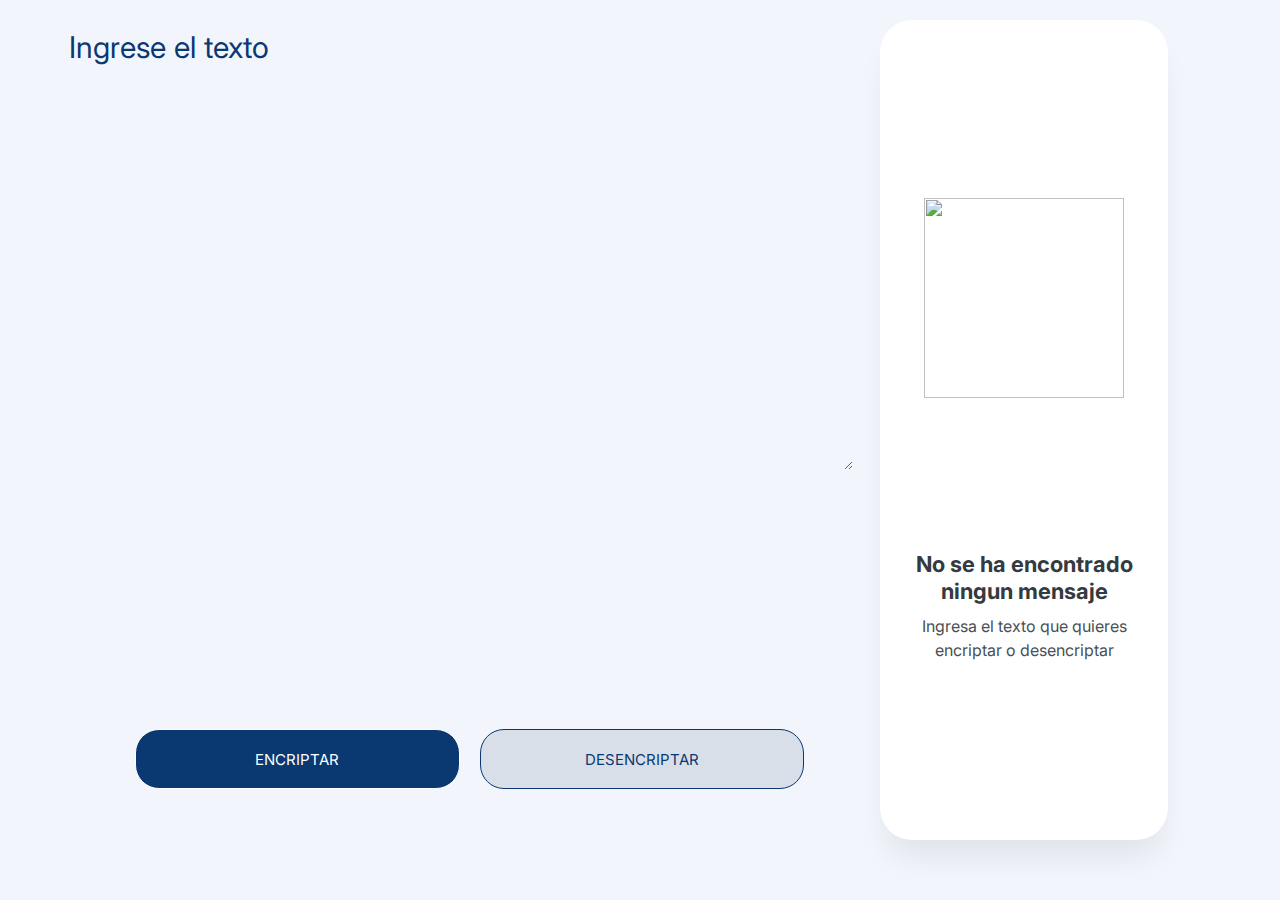
==== index.html @ 06a64094 "Rename Encriptador.html to index.html" ====
<!DOCTYPE html>
<html lang="es">
<head>
    <meta charset="UTF-8">
    <meta http-equiv="X-UA-Compatible" content="IE=edge">
    <meta name="viewport" content="width=device-width, initial-scale=1.0">
    <link rel="stylesheet" href="estilos.css">
    <title>EncriptadordeTexto</title>
</head>
<body>
    <div class="container">
        <div class="caja1">
            <textarea class="texto" id="texto" placeholder="Ingrese el texto" rows="10" cols="40"></textarea>
        </div>
        <div class="caja2">
            <button type="button" class="btn-encriptar" id="btn-encriptar">ENCRIPTAR</button>
            <button type="button" class="btn-desencriptar" id="btn-desencriptar">DESENCRIPTAR</button>
        </div>
        <div class="caja3">
            <p class="texto3" id="texto3"></p>
            <img class="imagen" id="imagen" src="img.jpg" width="200px" height="200px">
            <div class="informacion">
                <p class="texto1" id="texto1">No se ha encontrado ningun mensaje</p>
                <p class="texto2" id="texto2">Ingresa el texto que quieres encriptar o desencriptar</p>
            </div>
            <button type="button" class="btn-copiar" id="btn-copiar">COPIAR</button>
        </div>
    </div>
    <script src="indexx.js"></script>
</body>
</html>
---- estilos.css ----
@import url('https://fonts.googleapis.com/css2?family=Inter&display=swap');
*{
    box-sizing: border-box;
    margin: 0;
    padding: 0;
}
html{
    height: 100%;
}
body{
    background: #f3f5fc;
    min-height: 100%;
}
.container{
    position: relative;
    margin: 0 auto;
    top: 20px;
    display: grid;
    width: 90vw;
    height: 90vh;
    grid-template:
    "texto texto img"40%
    "texto  texto img"40%
    "btn    btn    img"20% /
     35%     35%    25%;
    gap: 5px;
}
.caja1{
    grid-area: texto;
}
.texto{
    background: #f3f5fc;
    border: none;
    outline: none;
    font-family: 'Inter';
    font-style: normal;
    font-weight: 400;
    font-size: 30px;
    line-height: 150%;
    color: #0A3871;
    padding-left: 5px;
}
.texto::placeholder{
    position: absolute;
    top: 5px;
    left: 5px;
    font-family: 'Inter';
    font-style: normal;
    font-weight: 400;
    font-size: 30px;
    line-height: 150%;
    color: #0A3871;
}
.caja2{
    grid-area: btn;
    display: flex;
    justify-content: center;
    align-items: center;
}
.caja2 button{
    width: 40%;
    height: 60px;
    margin:0 10px;
    border-radius: 24px;
    gap:8px;
    font-family: 'Inter';
    font-style: normal;
    font-size:15px;
    animation: all;
    border: 1px solid;
}
.caja2 button:hover ,.btn-copiar:hover{
    transform: scale(1.03);
}
.caja2 button:active, .btn-copiar:active{
    transform: scale(0.9);
}
.btn-encriptar{
    background-color:#0A3871;
    color:#fff;
}

.btn-desencriptar{
    background-color: #D8DFE8;
    color: #0A3871;

}
.caja3{
    grid-area: img;
    display: flex;
    flex-flow: column wrap;
    justify-content: space-evenly;
    align-items: center;
    text-align: center;
    background-color: #ffffff;
    border-radius: 32px;
    box-shadow: 0px 24px 32px -8px rgba(0, 0, 0, 0.08);
    padding: 25px;
    width: auto;
}
.texto3{
    align-self: flex-start;
    font-family: 'Inter';
    font-style: normal;
    font-weight: 700;
    font-size: 15px;
    line-height: 120%;
    color: #0A3871;
    display: none;
    overflow: auto;
    height: 85%;
    width: 100%;
}
.informacion{
    font-style: normal;
    text-align: center;
    font-family: 'Inter';
}
.texto1{
    font-weight: 700;
    font-size: 22px;
    line-height: 120%;
    color: #343A40;
    margin-bottom: 10px;
}
.texto2{
    font-weight: 400;
    font-size: 16px;
    line-height: 150%;
    color: #495057;
}
.btn-copiar{
    font-family: 'Inter';
    font-style: normal;
    font-size:15px;
    width: 75%;
    height: 50px;
    margin:0 10px;
    border-radius: 24px;
    display: none;
    background-color: #fff;
    color:#235ea7;
    border: 1px solid #0A3871;
}
@media  screen and (max-width: 1024px) and (min-width:481px) {
    .container{
        width: 100vw;
        height: 100vh;
        grid-template:
        "texto" 65%
        "btn" 15%
        "img" 20% /
        100%;
    }
    .caja2{
        gap:10px;
    }
    .caja2 button{
        width: 100%;
    }
    .caja3{
        padding: 20px;
        height: max-content;
    }
    .imagen{
        display: none;
    }
}
@media screen and (max-width:480px) and (min-width:320px){
    .container{
        width:100vw;
        height: 100vh;
        grid-template:
        "texto" 55%
        "btn" 15%
        "img" 30% /
        100%;
    }
    .caja2{
        flex-direction: column;
        gap:10px;
    }
    .caja2 button{
        width: 100%;
        height: 100%;
    }
    .caja3{
        padding: 20px;
        height: max-content;
    }
    .imagen{
        display: none;
    }
    .btn-copiar{
        position: relative;
        flex-wrap: wrap;
        height: 50%;
    }
}
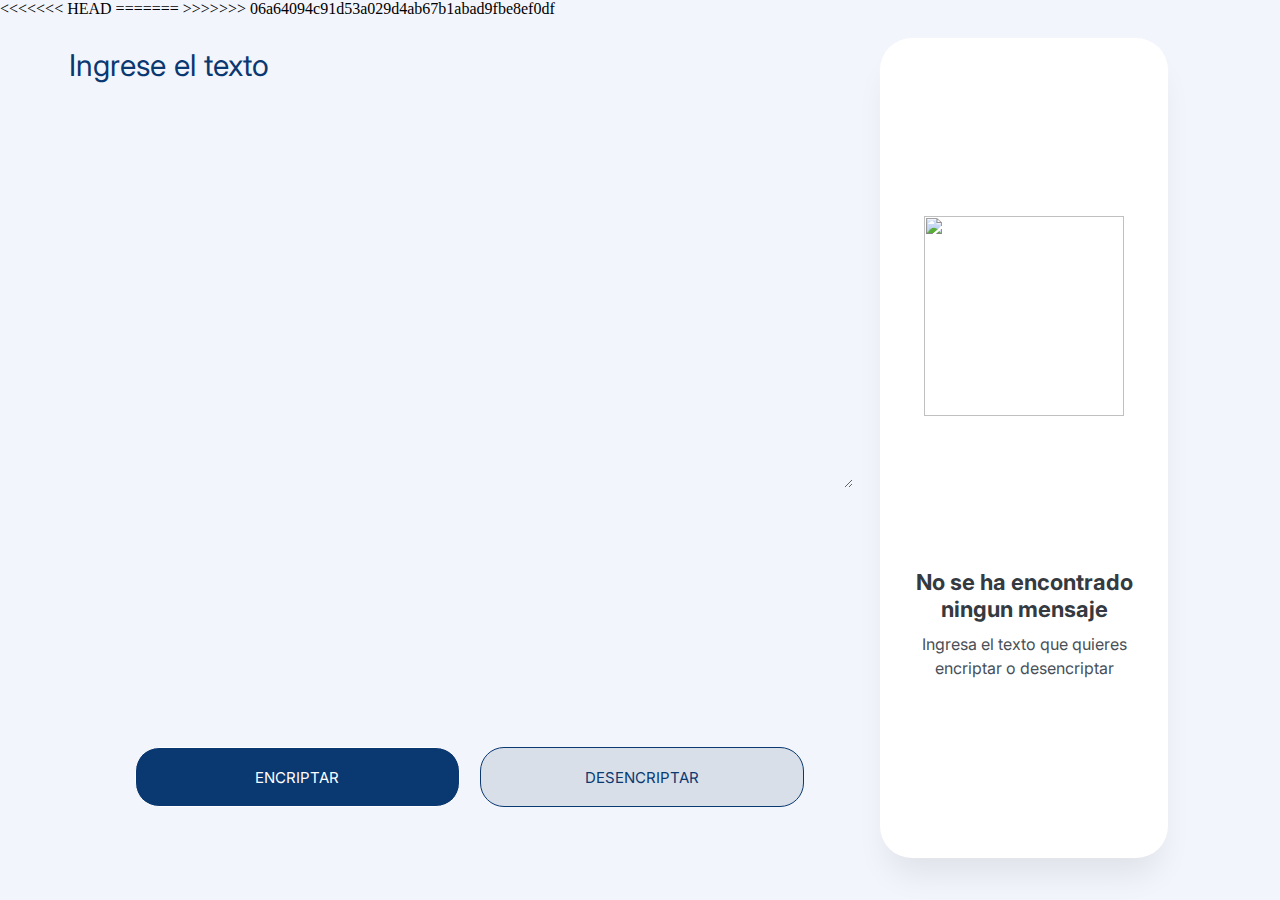
==== commit 996380d1: "Corrigiendo errores" ====
--- a/index.html
+++ b/index.html
@@ -5,7 +5,12 @@
     <meta http-equiv="X-UA-Compatible" content="IE=edge">
     <meta name="viewport" content="width=device-width, initial-scale=1.0">
     <link rel="stylesheet" href="estilos.css">
+<<<<<<< HEAD
+    <title>EncriptadoDeTexto</title>
+
+=======
     <title>EncriptadordeTexto</title>
+>>>>>>> 06a64094c91d53a029d4ab67b1abad9fbe8ef0df
 </head>
 <body>
     <div class="container">
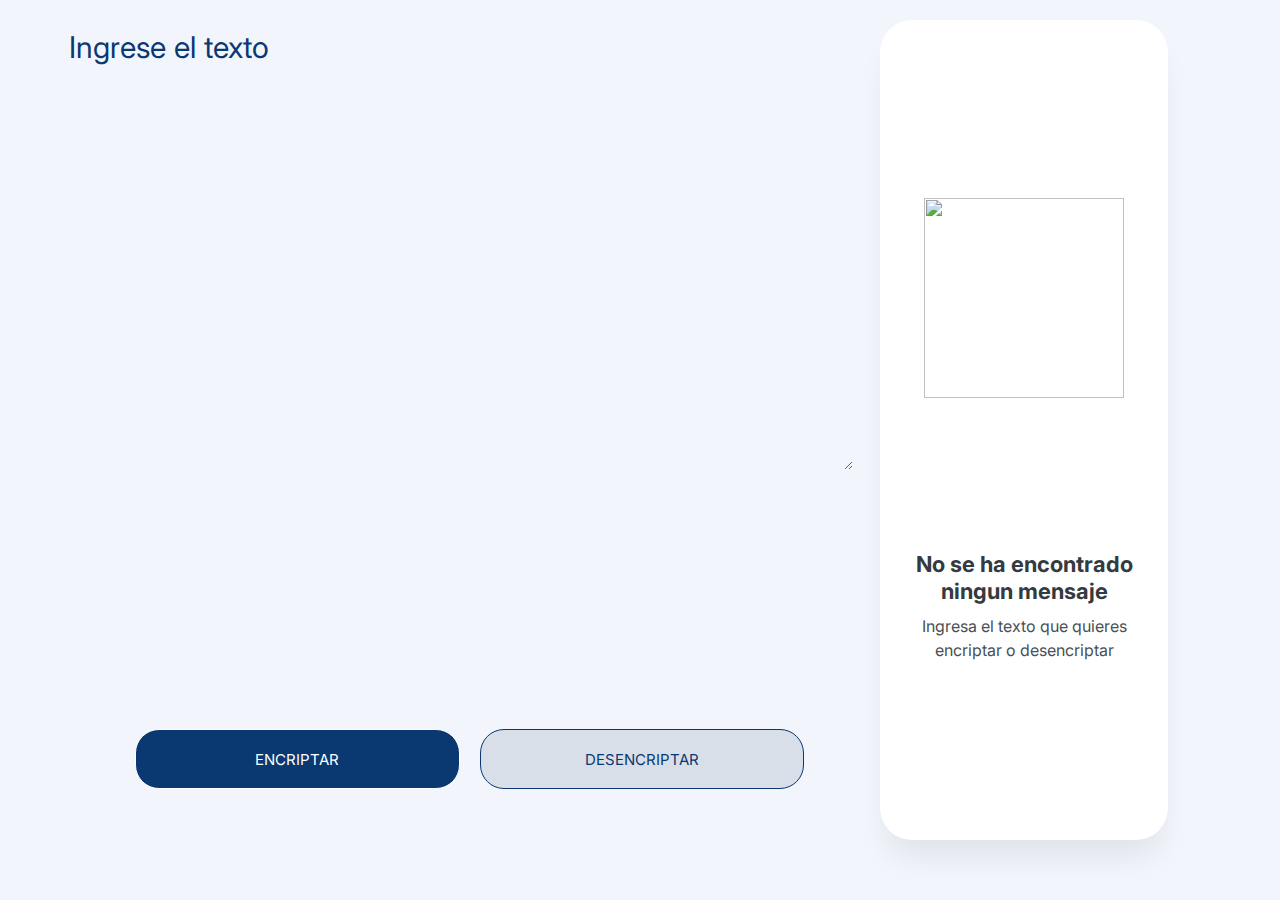
==== commit d08e0faf: "Corrigiendo el visual de el codigo" ====
--- a/index.html
+++ b/index.html
@@ -5,12 +5,7 @@
     <meta http-equiv="X-UA-Compatible" content="IE=edge">
     <meta name="viewport" content="width=device-width, initial-scale=1.0">
     <link rel="stylesheet" href="estilos.css">
-<<<<<<< HEAD
     <title>EncriptadoDeTexto</title>
-
-=======
-    <title>EncriptadordeTexto</title>
->>>>>>> 06a64094c91d53a029d4ab67b1abad9fbe8ef0df
 </head>
 <body>
     <div class="container">
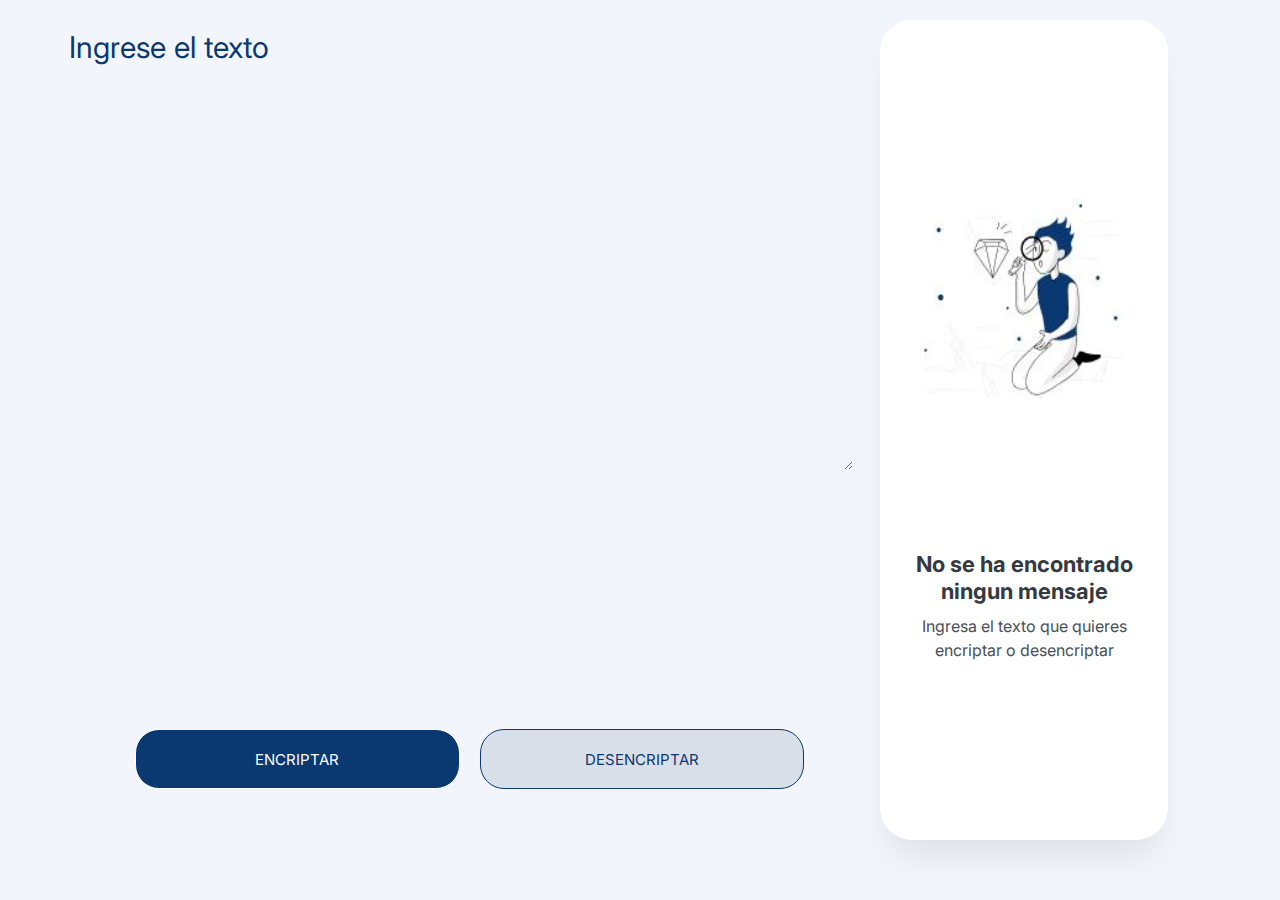
==== commit c7072127: "Cambiando img" ====
--- a/index.html
+++ b/index.html
@@ -4,7 +4,7 @@
     <meta charset="UTF-8">
     <meta http-equiv="X-UA-Compatible" content="IE=edge">
     <meta name="viewport" content="width=device-width, initial-scale=1.0">
-    <link rel="stylesheet" href="estilos.css">
+    <link rel="stylesheet" href="./estilos.css">
     <title>EncriptadoDeTexto</title>
 </head>
 <body>
@@ -18,7 +18,7 @@
         </div>
         <div class="caja3">
             <p class="texto3" id="texto3"></p>
-            <img class="imagen" id="imagen" src="img.jpg" width="200px" height="200px">
+            <img class="imagen" id="imagen" src="./img.JPG" width="200px" height="200px">
             <div class="informacion">
                 <p class="texto1" id="texto1">No se ha encontrado ningun mensaje</p>
                 <p class="texto2" id="texto2">Ingresa el texto que quieres encriptar o desencriptar</p>
@@ -26,6 +26,6 @@
             <button type="button" class="btn-copiar" id="btn-copiar">COPIAR</button>
         </div>
     </div>
-    <script src="indexx.js"></script>
+    <script src="./indexx.js"></script>
 </body>
 </html>
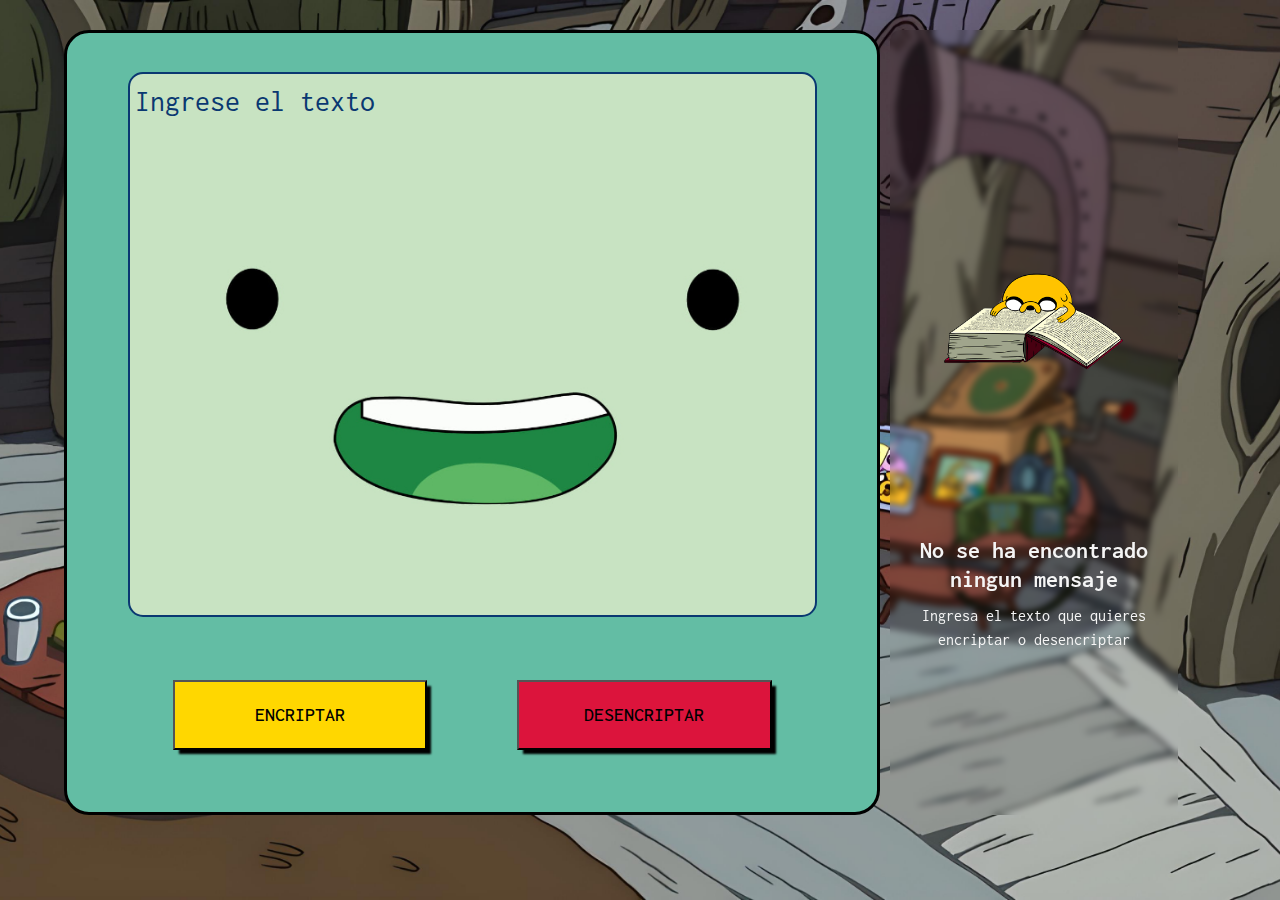
==== commit 260ed18d: "Mejorando el visual" ====
--- a/index.html
+++ b/index.html
@@ -10,15 +10,15 @@
 <body>
     <div class="container">
         <div class="caja1">
-            <textarea class="texto" id="texto" placeholder="Ingrese el texto" rows="10" cols="40"></textarea>
-        </div>
-        <div class="caja2">
-            <button type="button" class="btn-encriptar" id="btn-encriptar">ENCRIPTAR</button>
-            <button type="button" class="btn-desencriptar" id="btn-desencriptar">DESENCRIPTAR</button>
+            <textarea class="texto" id="texto" placeholder="Ingrese el texto" ></textarea>
+            <div class="caja2">
+                <button type="button" class="btn-encriptar" id="btn-encriptar">ENCRIPTAR</button>
+                <button type="button" class="btn-desencriptar" id="btn-desencriptar">DESENCRIPTAR</button>
+            </div>
         </div>
         <div class="caja3">
             <p class="texto3" id="texto3"></p>
-            <img class="imagen" id="imagen" src="./img.JPG" width="200px" height="200px">
+            <img class="imagen" id="imagen" src="./jk.png">
             <div class="informacion">
                 <p class="texto1" id="texto1">No se ha encontrado ningun mensaje</p>
                 <p class="texto2" id="texto2">Ingresa el texto que quieres encriptar o desencriptar</p>
@@ -29,3 +29,4 @@
     <script src="./indexx.js"></script>
 </body>
 </html>
+
--- a/estilos.css
+++ b/estilos.css
@@ -1,4 +1,4 @@
-@import url('https://fonts.googleapis.com/css2?family=Inter&display=swap');
+@import url('https://fonts.googleapis.com/css2?family=Inconsolata:wght@500&display=swap');
 *{
     box-sizing: border-box;
     margin: 0;
@@ -8,43 +8,64 @@
     height: 100%;
 }
 body{
-    background: #f3f5fc;
-    min-height: 100%;
+    background-image: url(./fd.png);
+    background-position: center center;
+    background-repeat: no-repeat;
+    background-size: cover;
+    background-attachment: fixed;
 }
 .container{
     position: relative;
     margin: 0 auto;
-    top: 20px;
+    top: 30px;
     display: grid;
     width: 90vw;
-    height: 90vh;
+    height: 85vh;
+    gap: 10px;
     grid-template:
     "texto texto img"40%
     "texto  texto img"40%
-    "btn    btn    img"20% /
+    "texto    texto   img"20% /
      35%     35%    25%;
-    gap: 5px;
 }
 .caja1{
     grid-area: texto;
+    background: #63bda4;
+    display: flex;
+    justify-content: space-evenly;
+    align-items: center;
+    border-radius: 25px;
+    border: 3px solid;
+    flex-direction: column;
+    
 }
 .texto{
-    background: #f3f5fc;
-    border: none;
+    background-image: url(./bmo.jpg);
+    background-position: center center;
+    background-repeat: no-repeat;
+    background-size: cover;
+    border: 2px solid;
+    border-radius: 15px;
     outline: none;
-    font-family: 'Inter';
+    width: 85%;
+    height: 70%;
+    font-family: 'Inconsolata';
     font-style: normal;
     font-weight: 400;
     font-size: 30px;
     line-height: 150%;
     color: #0A3871;
+    resize: none;
+}
+.texto:focus{
     padding-left: 5px;
+    backdrop-filter: blur(10px);
 }
 .texto::placeholder{
     position: absolute;
     top: 5px;
     left: 5px;
-    font-family: 'Inter';
+    font-family: 'Inconsolata';
     font-style: normal;
     font-weight: 400;
     font-size: 30px;
@@ -52,38 +73,31 @@
     color: #0A3871;
 }
 .caja2{
-    grid-area: btn;
     display: flex;
     justify-content: center;
     align-items: center;
+    width: 85%;
+    height: 15%;
 }
 .caja2 button{
+    margin: 45px;
     width: 40%;
-    height: 60px;
-    margin:0 10px;
-    border-radius: 24px;
-    gap:8px;
-    font-family: 'Inter';
-    font-style: normal;
-    font-size:15px;
-    animation: all;
-    border: 1px solid;
-}
-.caja2 button:hover ,.btn-copiar:hover{
-    transform: scale(1.03);
-}
-.caja2 button:active, .btn-copiar:active{
-    transform: scale(0.9);
-}
+    height: 60%;
+    box-shadow: 5px 5px 2px -1px black;
+    color: black;
+    font-family: 'Inconsolata';
+    font-style: normal;
+    font-weight: 500;
+    font-size: 20px;
+    line-height: 150%;
+}
+
 .btn-encriptar{
-    background-color:#0A3871;
-    color:#fff;
+    background-color:rgb(255, 215, 0);
 }
 
 .btn-desencriptar{
-    background-color: #D8DFE8;
-    color: #0A3871;
-
+    background-color: rgb(220, 20, 60);
 }
 .caja3{
     grid-area: img;
@@ -92,20 +106,23 @@
     justify-content: space-evenly;
     align-items: center;
     text-align: center;
-    background-color: #ffffff;
-    border-radius: 32px;
-    box-shadow: 0px 24px 32px -8px rgba(0, 0, 0, 0.08);
-    padding: 25px;
+    backdrop-filter: blur(3px);
     width: auto;
+    border-radius: 10px;
+}
+.imagen{
+    width: 100%;
+    position: relative;
+    right: 50px;
 }
 .texto3{
     align-self: flex-start;
-    font-family: 'Inter';
+    font-family: 'Inconsolata';
     font-style: normal;
     font-weight: 700;
-    font-size: 15px;
+    font-size: 20px;
     line-height: 120%;
-    color: #0A3871;
+    color: whitesmoke;
     display: none;
     overflow: auto;
     height: 85%;
@@ -114,33 +131,39 @@
 .informacion{
     font-style: normal;
     text-align: center;
-    font-family: 'Inter';
+    font-family: 'Inconsolata';
 }
 .texto1{
-    font-weight: 700;
-    font-size: 22px;
+    font-weight: 650;
+    font-size: 24px;
     line-height: 120%;
-    color: #343A40;
+    color: whitesmoke;
     margin-bottom: 10px;
 }
 .texto2{
     font-weight: 400;
     font-size: 16px;
     line-height: 150%;
-    color: #495057;
+    color: whitesmoke;
 }
 .btn-copiar{
-    font-family: 'Inter';
-    font-style: normal;
-    font-size:15px;
+    box-shadow: 5px 5px 2px -1px black;
+    color: black;
+    font-family: 'Inconsolata';
+    font-style: normal;
+    font-weight: 500;
+    font-size: 20px;
+    line-height: 150%;
     width: 75%;
     height: 50px;
     margin:0 10px;
-    border-radius: 24px;
     display: none;
-    background-color: #fff;
-    color:#235ea7;
-    border: 1px solid #0A3871;
+    background-color: rgb(0 191 255);
+    border: 1px solid black;
+}
+.btn-copiar:hover, .btn-desencriptar:hover, .btn-encriptar:hover{
+    opacity: 0.8;
+
 }
 @media  screen and (max-width: 1024px) and (min-width:481px) {
     .container{
@@ -148,15 +171,12 @@
         height: 100vh;
         grid-template:
         "texto" 65%
-        "btn" 15%
+        "texto" 15%
         "img" 20% /
         100%;
     }
-    .caja2{
-        gap:10px;
-    }
     .caja2 button{
-        width: 100%;
+        width: 50%;
     }
     .caja3{
         padding: 20px;
@@ -172,13 +192,9 @@
         height: 100vh;
         grid-template:
         "texto" 55%
-        "btn" 15%
+        "texto" 15%
         "img" 30% /
         100%;
-    }
-    .caja2{
-        flex-direction: column;
-        gap:10px;
     }
     .caja2 button{
         width: 100%;
